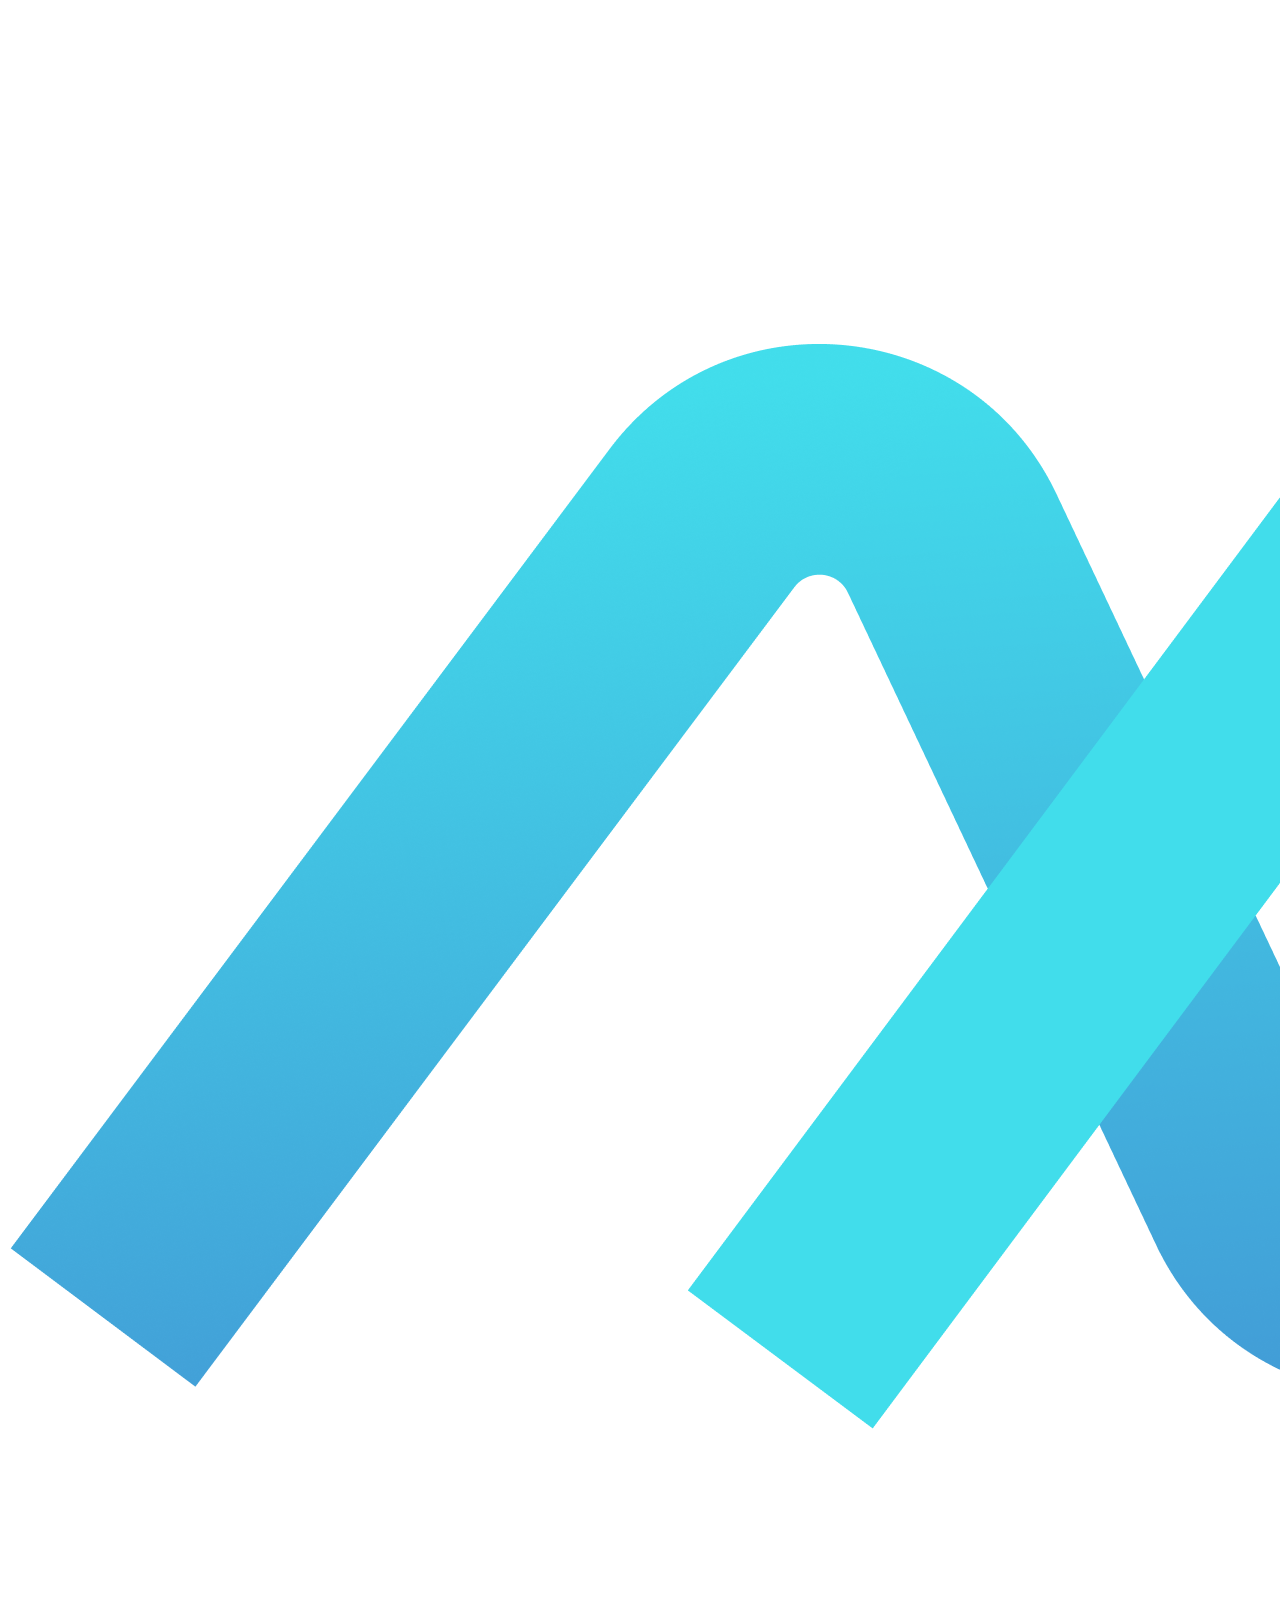
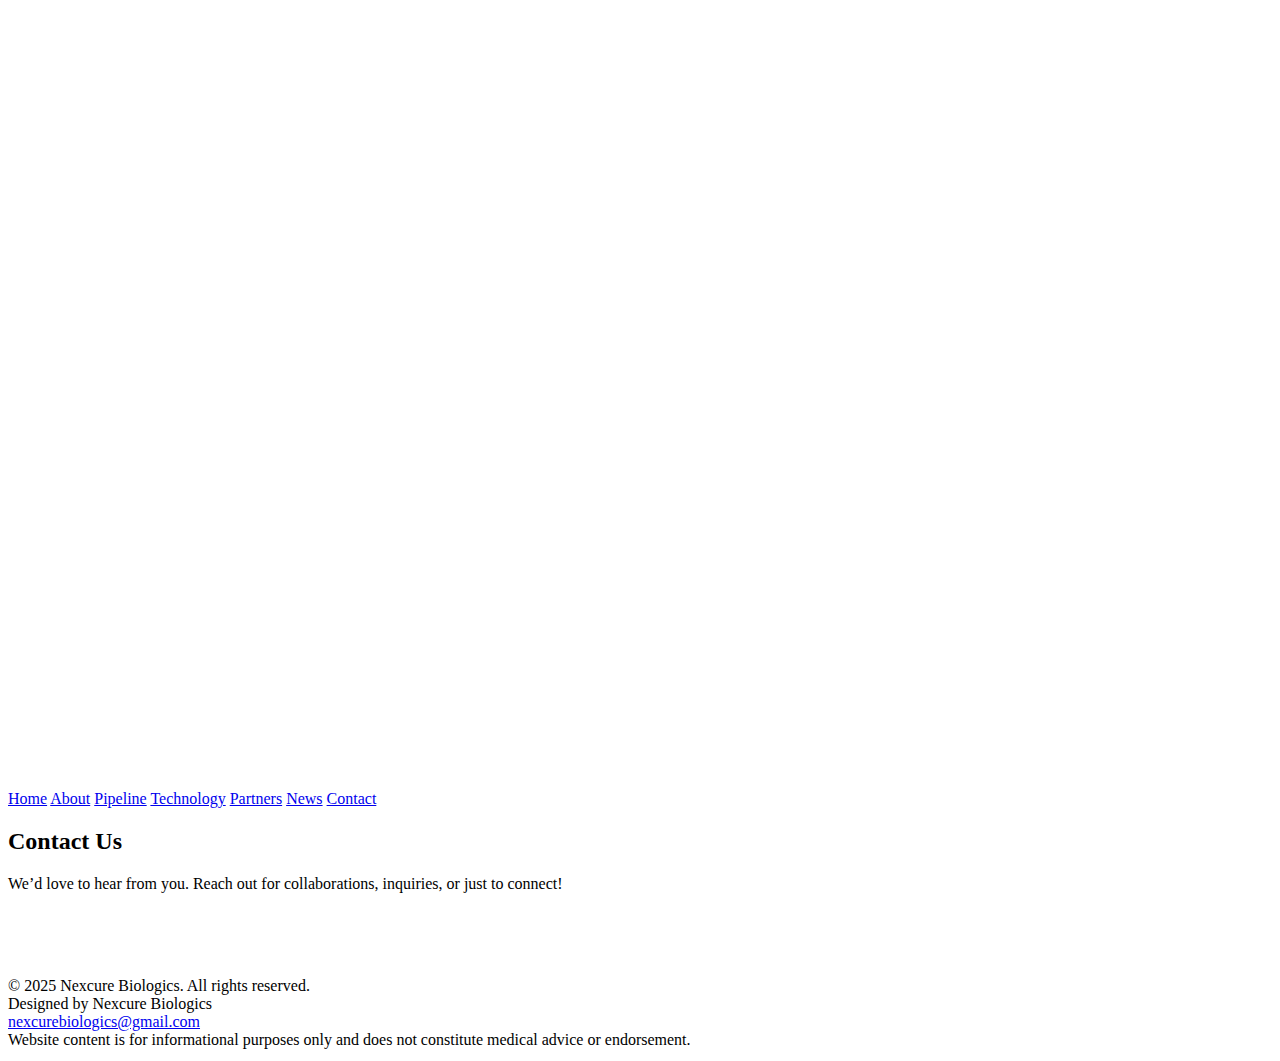
==== contact.html @ 0a03a9de "Update contact.html" ====
<!DOCTYPE html>
<html lang="en">
<head>
  <meta charset="UTF-8" />
  <meta name="viewport" content="width=device-width, initial-scale=1.0" />

  <title>Contact Us | Nexcure Biologics</title>

  <!-- Google Font -->
  <link href="https://fonts.googleapis.com/css2?family=Poppins:wght@300;400;600&display=swap" rel="stylesheet" />

  <!-- CSS -->
  <link rel="stylesheet" href="style.css" />

  <!-- AOS for animations -->
  <link href="https://unpkg.com/aos@2.3.1/dist/aos.css" rel="stylesheet" />
</head>
<body>
  <header>
    <img src="NCB_Logo_HiRes.png" alt="Nexcure Logo" class="logo" />
    <nav>
      <a href="index.html">Home</a>
      <a href="index.html#about">About</a>
      <a href="index.html#pipeline">Pipeline</a>
      <a href="index.html#technology">Technology</a>
      <a href="index.html#partners">Partners</a>
      <a href="index.html#news">News</a>
      <a href="contact.html">Contact</a>
    </nav>
  </header>

  <section class="contact" id="contact">
    <h2>Contact Us</h2>
    <p>We’d love to hear from you. Reach out for collaborations, inquiries, or just to connect!</p>

    <div class="contact-info" data-aos="fade-up">
      <p><strong>Email:</strong> <a href="mailto:nexcurebiologics@gmail.com">nexcurebiologics@gmail.com</a></p>
      <p><strong>LinkedIn:</strong> <a href="https://www.linkedin.com/company/nexcurebiologics-pvtltd/about/" target="_blank">Nexcure Biologics Pvt Ltd</a></p>
    </div>
  </section>

  <footer>
    &copy; 2025 Nexcure Biologics. All rights reserved.<br>
    Designed by Nexcure Biologics<br>
    <a href="mailto:nexcurebiologics@gmail.com">nexcurebiologics@gmail.com</a>
    <div class="legal">Website content is for informational purposes only and does not constitute medical advice or endorsement.</div>
  </footer>

  <script src="https://unpkg.com/aos@2.3.1/dist/aos.js"></script>
  <script>
    AOS.init();
  </script>
</body>
</html>
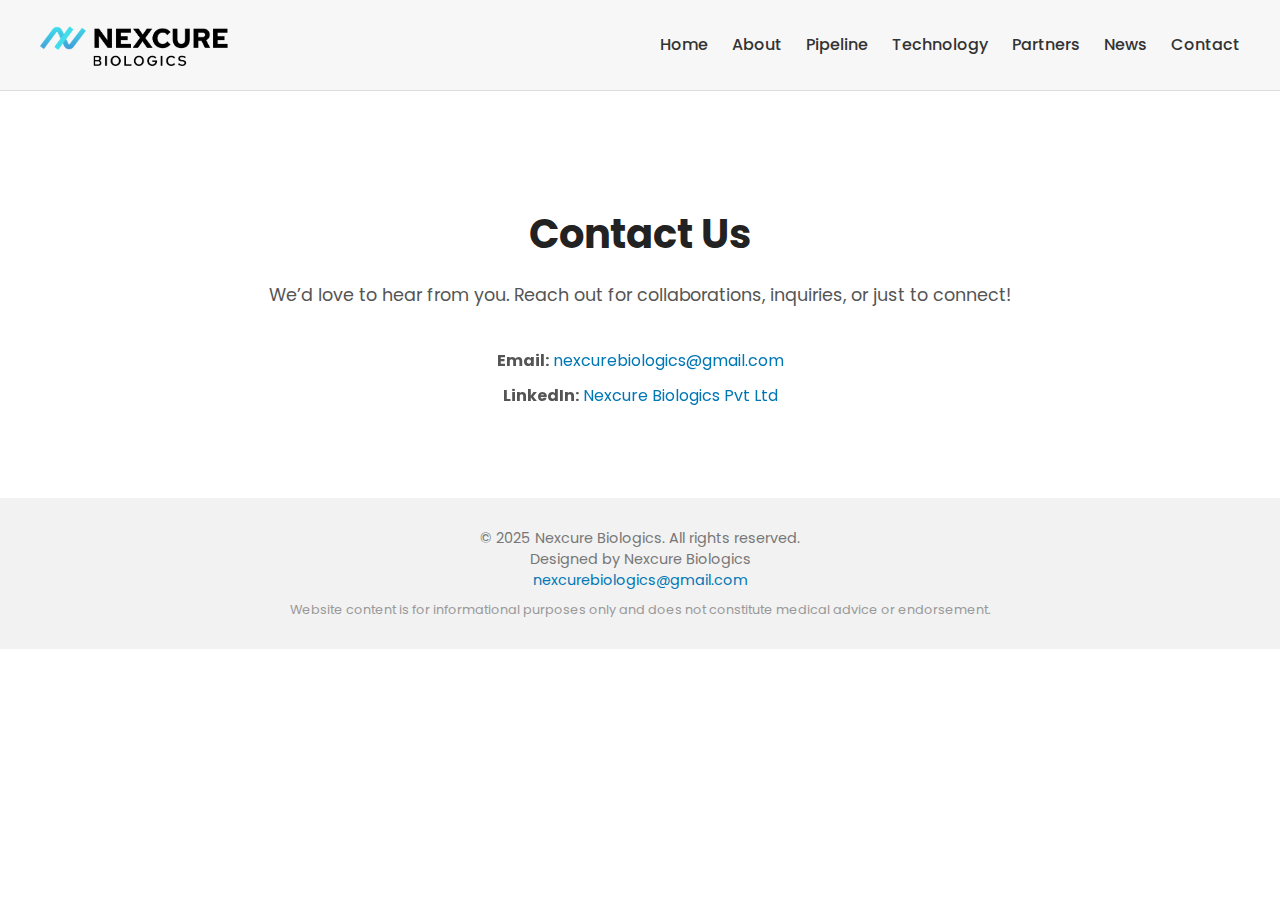
==== commit 1637f8fd: "Update contact with style" ====
--- a/contact.html
+++ b/contact.html
@@ -9,11 +9,94 @@
   <!-- Google Font -->
   <link href="https://fonts.googleapis.com/css2?family=Poppins:wght@300;400;600&display=swap" rel="stylesheet" />
 
-  <!-- CSS -->
+  <!-- AOS CSS -->
+  <link href="https://unpkg.com/aos@2.3.1/dist/aos.css" rel="stylesheet" />
+
+  <!-- Link to your main CSS -->
   <link rel="stylesheet" href="style.css" />
 
-  <!-- AOS for animations -->
-  <link href="https://unpkg.com/aos@2.3.1/dist/aos.css" rel="stylesheet" />
+  <style>
+    body {
+      font-family: 'Poppins', sans-serif;
+      margin: 0;
+      padding: 0;
+      background-color: #ffffff;
+      color: #222;
+    }
+
+    header {
+      display: flex;
+      justify-content: space-between;
+      align-items: center;
+      padding: 20px 40px;
+      background-color: #f7f7f7;
+      border-bottom: 1px solid #ddd;
+    }
+
+    .logo {
+      max-height: 50px;
+    }
+
+    nav a {
+      margin-left: 20px;
+      text-decoration: none;
+      color: #333;
+      font-weight: 500;
+    }
+
+    nav a:hover {
+      color: #0077b5;
+    }
+
+    .contact {
+      padding: 80px 20px;
+      text-align: center;
+    }
+
+    .contact h2 {
+      font-size: 2.5rem;
+      margin-bottom: 10px;
+    }
+
+    .contact p {
+      font-size: 1.1rem;
+      margin-bottom: 40px;
+      color: #555;
+    }
+
+    .contact-info p {
+      font-size: 1rem;
+      margin: 10px 0;
+    }
+
+    .contact-info a {
+      color: #0077b5;
+      text-decoration: none;
+    }
+
+    .contact-info a:hover {
+      text-decoration: underline;
+    }
+
+    footer {
+      background-color: #f2f2f2;
+      padding: 30px 20px;
+      text-align: center;
+      font-size: 0.9rem;
+      color: #777;
+    }
+
+    footer a {
+      color: #0077b5;
+      text-decoration: none;
+    }
+
+    .legal {
+      font-size: 0.8rem;
+      margin-top: 10px;
+      color: #999;
+    }
+  </style>
 </head>
 <body>
   <header>
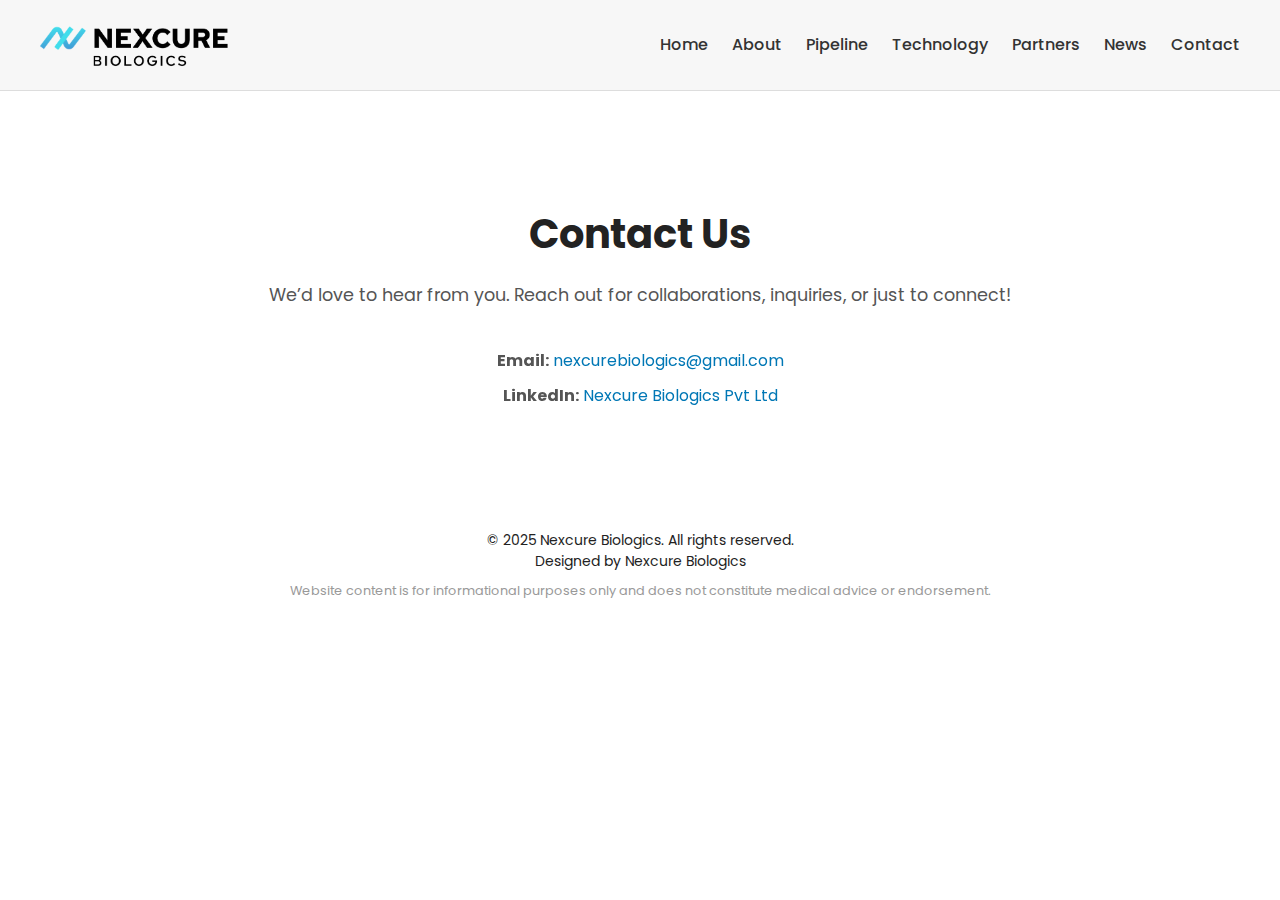
==== commit d7a798c9: "Contact.html_PD" ====
--- a/contact.html
+++ b/contact.html
@@ -5,14 +5,8 @@
   <meta name="viewport" content="width=device-width, initial-scale=1.0" />
 
   <title>Contact Us | Nexcure Biologics</title>
-
-  <!-- Google Font -->
   <link href="https://fonts.googleapis.com/css2?family=Poppins:wght@300;400;600&display=swap" rel="stylesheet" />
-
-  <!-- AOS CSS -->
   <link href="https://unpkg.com/aos@2.3.1/dist/aos.css" rel="stylesheet" />
-
-  <!-- Link to your main CSS -->
   <link rel="stylesheet" href="style.css" />
 
   <style>
@@ -79,18 +73,12 @@
     }
 
     footer {
-      background-color: #f2f2f2;
-      padding: 30px 20px;
+      background-color: var(--navy);
+      color: var(--white);
+      padding: 2rem;
       text-align: center;
-      font-size: 0.9rem;
-      color: #777;
+      font-size: 0.875rem;
     }
-
-    footer a {
-      color: #0077b5;
-      text-decoration: none;
-    }
-
     .legal {
       font-size: 0.8rem;
       margin-top: 10px;
@@ -125,7 +113,6 @@
   <footer>
     &copy; 2025 Nexcure Biologics. All rights reserved.<br>
     Designed by Nexcure Biologics<br>
-    <a href="mailto:nexcurebiologics@gmail.com">nexcurebiologics@gmail.com</a>
     <div class="legal">Website content is for informational purposes only and does not constitute medical advice or endorsement.</div>
   </footer>
 
--- a/style.css
+++ b/style.css
@@ -0,0 +1 @@
+
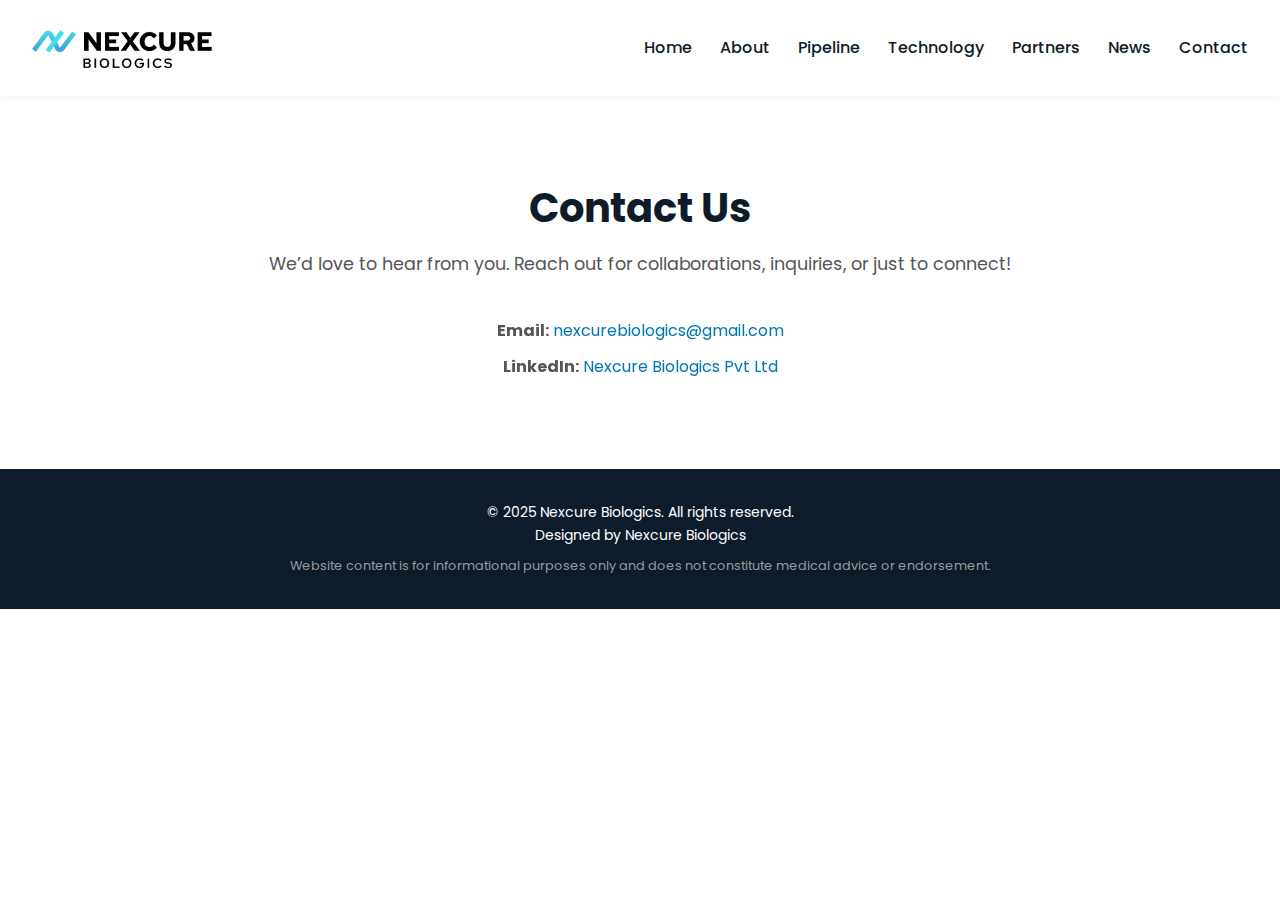
==== commit ead0ac83: "Update contact_2" ====
--- a/contact.html
+++ b/contact.html
@@ -7,39 +7,65 @@
   <title>Contact Us | Nexcure Biologics</title>
   <link href="https://fonts.googleapis.com/css2?family=Poppins:wght@300;400;600&display=swap" rel="stylesheet" />
   <link href="https://unpkg.com/aos@2.3.1/dist/aos.css" rel="stylesheet" />
-  <link rel="stylesheet" href="style.css" />
 
   <style>
-    body {
+    :root {
+      --primary-blue: #0072FF;
+      --accent-blue: #00C6FF;
+      --navy: #0D1B2A;
+      --gray-bg: #F5F5F5;
+      --white: #FFFFFF;
+    }
+
+      * {
       font-family: 'Poppins', sans-serif;
       margin: 0;
       padding: 0;
-      background-color: #ffffff;
-      color: #222;
+      box-sizing: border-box;
+    }
+    
+    body {
+      font-family: 'Poppins', sans-serif;
+      background-color: var(--white);
+      color: var(--navy);
+      line-height: 1.6;
     }
 
     header {
+      font-family: 'Poppins', sans-serif;
       display: flex;
       justify-content: space-between;
       align-items: center;
-      padding: 20px 40px;
-      background-color: #f7f7f7;
-      border-bottom: 1px solid #ddd;
+      padding: 1.5rem 2rem;
+      background-color: var(--white);
+      box-shadow: 0 2px 8px rgba(0, 0, 0, 0.06);
+      position: sticky;
+      top: 0;
+      z-index: 1000;
+    }
+    
+    nav a {
+      font-family: 'Poppins', sans-serif;
+      margin-left: 1.5rem;
+      text-decoration: none;
+      color: var(--navy);
+      font-weight: 500;
+      position: relative;
     }
 
-    .logo {
-      max-height: 50px;
+    nav a::after {
+      content: "";
+      position: absolute;
+      width: 0;
+      height: 2px;
+      background: var(--primary-blue);
+      bottom: -4px;
+      left: 0;
+      transition: width 0.3s ease;
     }
 
-    nav a {
-      margin-left: 20px;
-      text-decoration: none;
-      color: #333;
-      font-weight: 500;
-    }
-
-    nav a:hover {
-      color: #0077b5;
+    nav a:hover::after {
+      width: 100%;
     }
 
     .contact {
@@ -73,12 +99,18 @@
     }
 
     footer {
+      font-family: 'Poppins', sans-serif;
       background-color: var(--navy);
       color: var(--white);
       padding: 2rem;
       text-align: center;
       font-size: 0.875rem;
     }
+
+    .logo {
+      height: 48px;
+    }
+    
     .legal {
       font-size: 0.8rem;
       margin-top: 10px;
@@ -87,15 +119,15 @@
   </style>
 </head>
 <body>
-  <header>
+   <header>
     <img src="NCB_Logo_HiRes.png" alt="Nexcure Logo" class="logo" />
     <nav>
       <a href="index.html">Home</a>
-      <a href="index.html#about">About</a>
-      <a href="index.html#pipeline">Pipeline</a>
-      <a href="index.html#technology">Technology</a>
-      <a href="index.html#partners">Partners</a>
-      <a href="index.html#news">News</a>
+      <a href="#about">About</a>
+      <a href="#pipeline">Pipeline</a>
+      <a href="#technology">Technology</a>
+      <a href="#partners">Partners</a>
+      <a href="#news">News</a>
       <a href="contact.html">Contact</a>
     </nav>
   </header>
